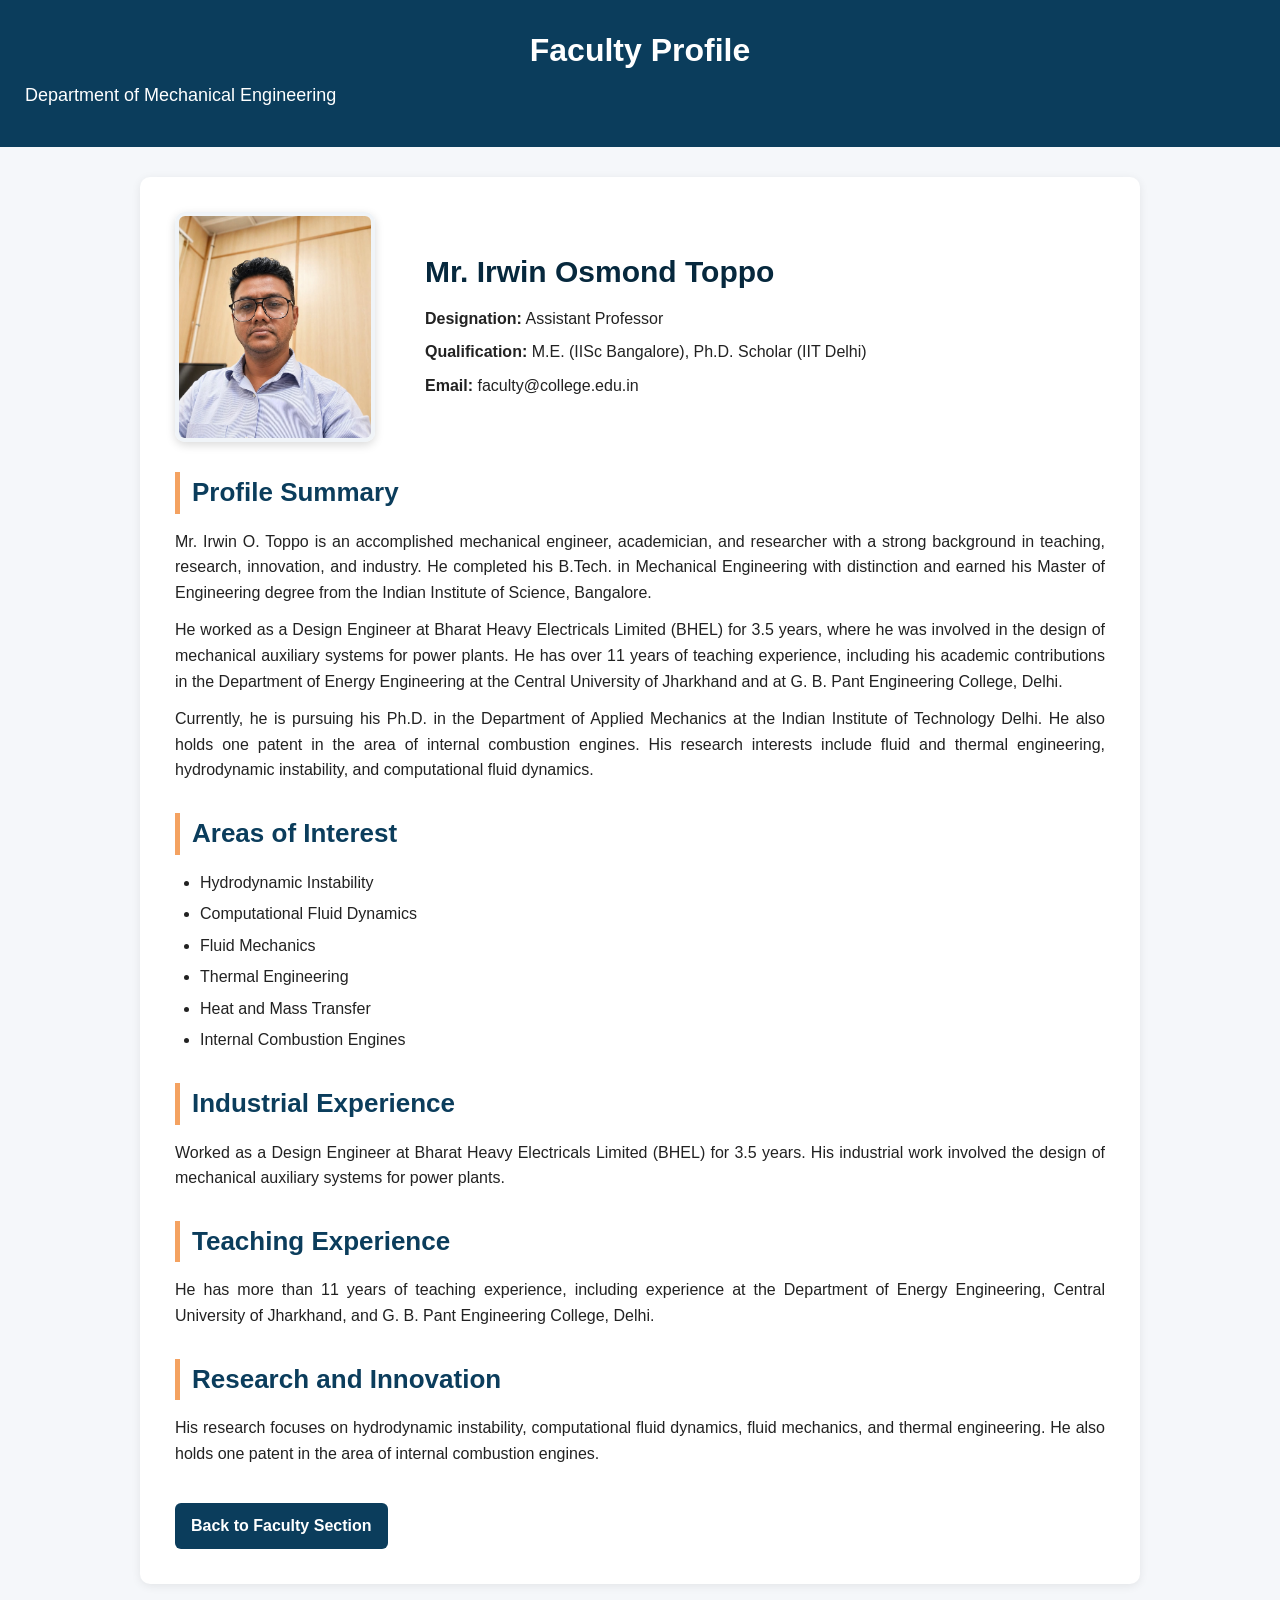
==== faculty_profile/irwin.html @ e2292d6d "Add files via upload" ====
<!DOCTYPE html>
<html lang="en">
<head>
  <meta charset="UTF-8" />
  <meta name="viewport" content="width=device-width, initial-scale=1.0" />

  <title>Mr. Irwin Osmond Toppo - Faculty Profile</title>

  <style>
    * {
      margin: 0;
      padding: 0;
      box-sizing: border-box;
      font-family: Arial, sans-serif;
    }

    body {
      background: #f5f7fa;
      color: #222;
      line-height: 1.6;
    }

    header {
      background: #0b3d5c;
      color: white;
      padding: 25px;
      text-align: center;
    }

    header h1 {
      font-size: 32px;
      margin-bottom: 5px;
    }

    header p {
      font-size: 18px;
    }

    .profile-container {
      max-width: 1000px;
      margin: 30px auto;
      background: white;
      padding: 35px;
      border-radius: 10px;
      box-shadow: 0 2px 10px rgba(0,0,0,0.08);
    }

    .profile-top {
      display: grid;
      grid-template-columns: 220px 1fr;
      gap: 30px;
      align-items: center;
      margin-bottom: 30px;
    }

    .profile-top img {
      width: 200px;
      height: 230px;
      object-fit: cover;
      border-radius: 10px;
      border: 4px solid #f0f4f8;
      box-shadow: 0 3px 10px rgba(0,0,0,0.15);
    }

    .profile-top h1 {
      color: #06283d;
      margin-bottom: 10px;
      font-size: 30px;
    }

    .profile-top p {
      margin-bottom: 8px;
    }

    h2 {
      color: #0b3d5c;
      border-left: 5px solid #f4a261;
      padding-left: 12px;
      margin-top: 30px;
      margin-bottom: 15px;
      font-size: 26px;
    }

    p {
      text-align: justify;
      margin-bottom: 12px;
    }

    ul {
      margin-left: 25px;
      margin-bottom: 15px;
    }

    li {
      margin-bottom: 6px;
    }

    .back-link {
      display: inline-block;
      margin-top: 25px;
      padding: 10px 16px;
      background: #0b3d5c;
      color: white;
      text-decoration: none;
      border-radius: 6px;
      font-weight: bold;
      cursor: pointer;
    }

    .back-link:hover {
      background: #f4a261;
      color: #06283d;
    }

    @media (max-width: 700px) {
      .profile-top {
        grid-template-columns: 1fr;
        text-align: center;
      }

      p {
        text-align: left;
      }
    }
  </style>
</head>

<body>

  <header>
    <h1>Faculty Profile</h1>
    <p>Department of Mechanical Engineering</p>
  </header>

  <div class="profile-container">

    <div class="profile-top">
      <img src="../faculty_pics/irwin.jpeg" alt="Mr. Irwin Osmond Toppo">

      <div>
        <h1>Mr. Irwin Osmond Toppo</h1>
        <p><strong>Designation:</strong> Assistant Professor</p>
        <p><strong>Qualification:</strong> M.E. (IISc Bangalore), Ph.D. Scholar (IIT Delhi)</p>
        <p><strong>Email:</strong> faculty@college.edu.in</p>
      </div>
    </div>

    <h2>Profile Summary</h2>

    <p>
      Mr. Irwin O. Toppo is an accomplished mechanical engineer, academician, and researcher
      with a strong background in teaching, research, innovation, and industry. He completed
      his B.Tech. in Mechanical Engineering with distinction and earned his Master of Engineering
      degree from the Indian Institute of Science, Bangalore.
    </p>

    <p>
      He worked as a Design Engineer at Bharat Heavy Electricals Limited (BHEL) for 3.5 years,
      where he was involved in the design of mechanical auxiliary systems for power plants.
      He has over 11 years of teaching experience, including his academic contributions in the
      Department of Energy Engineering at the Central University of Jharkhand and at G. B. Pant
      Engineering College, Delhi.
    </p>

    <p>
      Currently, he is pursuing his Ph.D. in the Department of Applied Mechanics at the Indian
      Institute of Technology Delhi. He also holds one patent in the area of internal combustion
      engines. His research interests include fluid and thermal engineering, hydrodynamic instability,
      and computational fluid dynamics.
    </p>

    <h2>Areas of Interest</h2>

    <ul>
      <li>Hydrodynamic Instability</li>
      <li>Computational Fluid Dynamics</li>
      <li>Fluid Mechanics</li>
      <li>Thermal Engineering</li>
      <li>Heat and Mass Transfer</li>
      <li>Internal Combustion Engines</li>
    </ul>

    <h2>Industrial Experience</h2>

    <p>
      Worked as a Design Engineer at Bharat Heavy Electricals Limited (BHEL) for 3.5 years.
      His industrial work involved the design of mechanical auxiliary systems for power plants.
    </p>

    <h2>Teaching Experience</h2>

    <p>
      He has more than 11 years of teaching experience, including experience at the Department
      of Energy Engineering, Central University of Jharkhand, and G. B. Pant Engineering College,
      Delhi.
    </p>

    <h2>Research and Innovation</h2>

    <p>
      His research focuses on hydrodynamic instability, computational fluid dynamics, fluid
      mechanics, and thermal engineering. He also holds one patent in the area of internal
      combustion engines.
    </p>

    <a href="javascript:void(0);" onclick="goBackToFaculty()" class="back-link">
      Back to Faculty Section
    </a>

  </div>

  <script>
    function goBackToFaculty() {
      if (document.referrer !== "") {
        window.history.back();
      } else {
        window.location.href = "../index.html#faculty";
      }
    }
  </script>

</body>
</html>
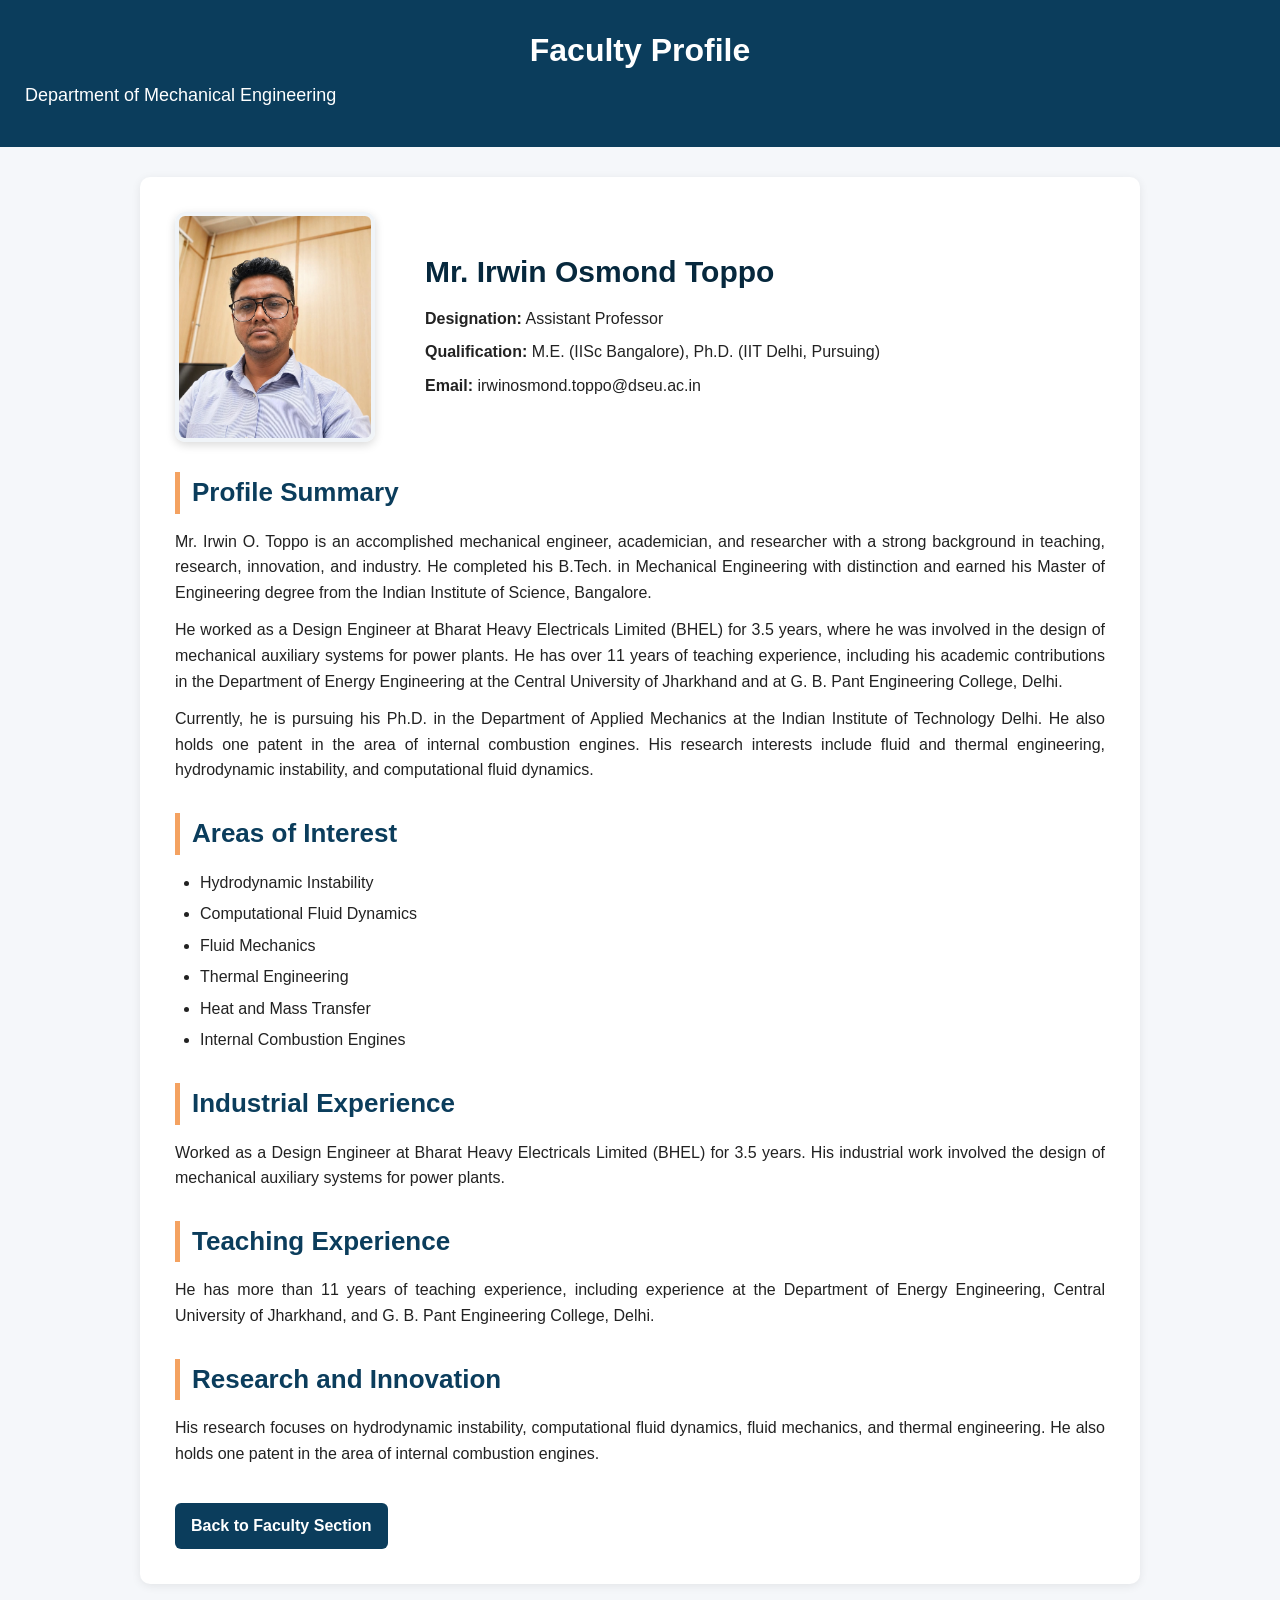
==== commit 133ee62b: "Add files via upload" ====
--- a/faculty_profile/irwin.html
+++ b/faculty_profile/irwin.html
@@ -140,8 +140,8 @@
       <div>
         <h1>Mr. Irwin Osmond Toppo</h1>
         <p><strong>Designation:</strong> Assistant Professor</p>
-        <p><strong>Qualification:</strong> M.E. (IISc Bangalore), Ph.D. Scholar (IIT Delhi)</p>
-        <p><strong>Email:</strong> faculty@college.edu.in</p>
+        <p><strong>Qualification:</strong> M.E. (IISc Bangalore), Ph.D. (IIT Delhi, Pursuing)</p>
+        <p><strong>Email:</strong> irwinosmond.toppo@dseu.ac.in</p>
       </div>
     </div>
 
